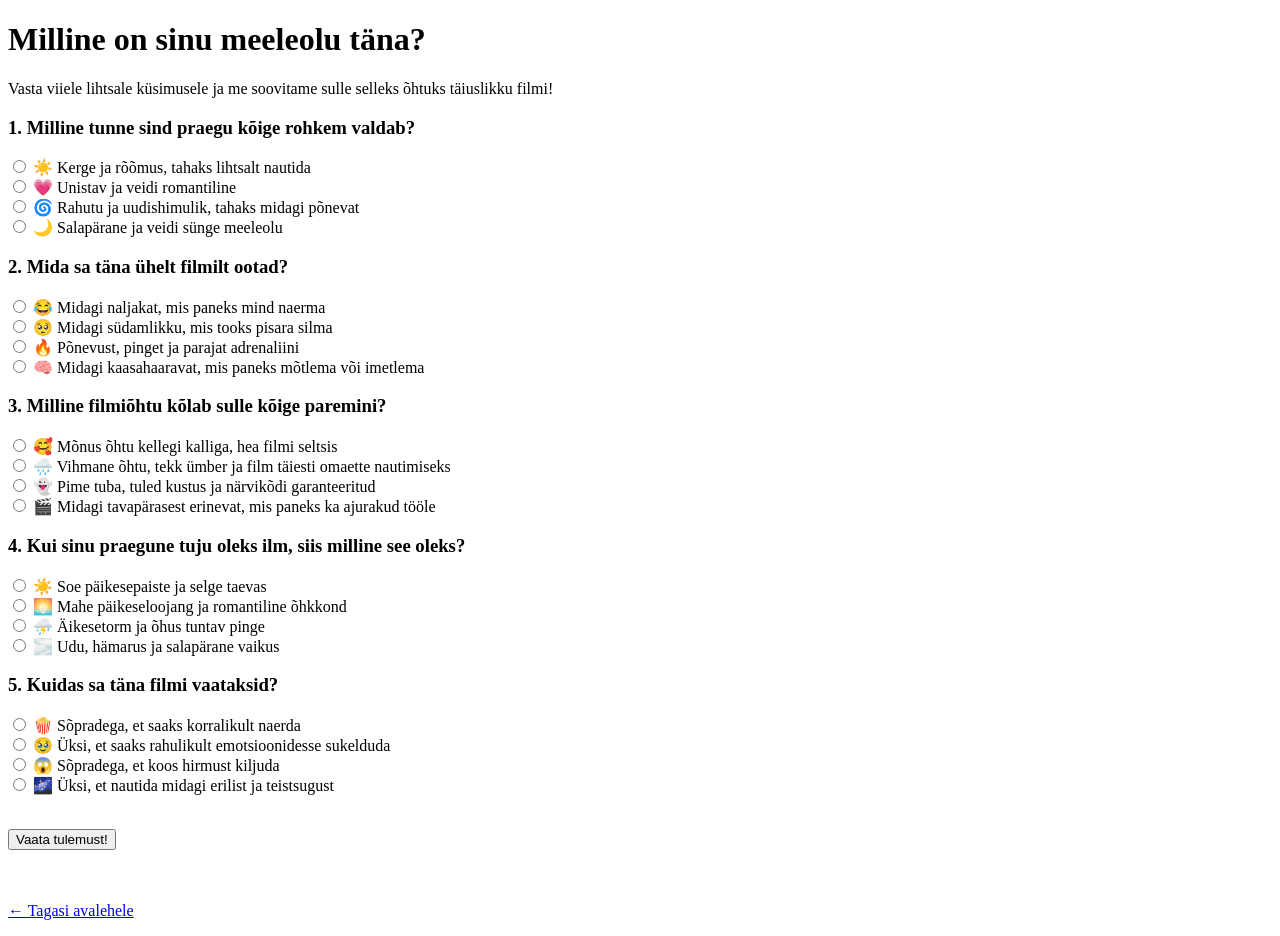
==== kysitlus.html @ fdf91d76 "Lisasin HTML baasfailid" ====
<!DOCTYPE html>
<html lang="et">
<head>
    <meta charset="UTF-8">
    <meta name="viewport" content="width=device-width, initial-scale=1.0">
    <title>Filmimaailm - Meeleolu Küsitlus</title>
</head>
<body>

    <h1>Milline on sinu meeleolu täna?</h1>
    <p>Vasta viiele lihtsale küsimusele ja me soovitame sulle selleks õhtuks täiuslikku filmi!</p>

    <form id="filmiklusitlus">

        <!-- 1. KÜSIMUS -->
        <h3>1. Milline tunne sind praegu kõige rohkem valdab?</h3>
        <p>
            <label><input type="radio" name="q1" value="F,C"> ☀️ Kerge ja rõõmus, tahaks lihtsalt nautida</label><br>
            <label><input type="radio" name="q1" value="R,S"> 💗 Unistav ja veidi romantiline</label><br>
            <label><input type="radio" name="q1" value="M,T"> 🌀 Rahutu ja uudishimulik, tahaks midagi põnevat</label><br>
            <label><input type="radio" name="q1" value="H,A"> 🌙 Salapärane ja veidi sünge meeleolu</label>
        </p>

        <!-- 2. KÜSIMUS -->
        <h3>2. Mida sa täna ühelt filmilt ootad?</h3>
        <p>
            <label><input type="radio" name="q2" value="C,F"> 😂 Midagi naljakat, mis paneks mind naerma</label><br>
            <label><input type="radio" name="q2" value="S,R"> 🥺 Midagi südamlikku, mis tooks pisara silma</label><br>
            <label><input type="radio" name="q2" value="T,H"> 🔥 Põnevust, pinget ja parajat adrenaliini</label><br>
            <label><input type="radio" name="q2" value="M,A"> 🧠 Midagi kaasahaaravat, mis paneks mõtlema või imetlema</label>
        </p>

        <!-- 3. KÜSIMUS -->
        <h3>3. Milline filmiõhtu kõlab sulle kõige paremini?</h3>
        <p>
            <label><input type="radio" name="q3" value="R,F"> 🥰 Mõnus õhtu kellegi kalliga, hea filmi seltsis</label><br>
            <label><input type="radio" name="q3" value="S,A"> 🌧️ Vihmane õhtu, tekk ümber ja film täiesti omaette nautimiseks</label><br>
            <label><input type="radio" name="q3" value="H,T"> 👻 Pime tuba, tuled kustus ja närvikõdi garanteeritud</label><br>
            <label><input type="radio" name="q3" value="M,A"> 🎬 Midagi tavapärasest erinevat, mis paneks ka ajurakud tööle</label>
        </p>

        <!-- 4. KÜSIMUS -->
        <h3>4. Kui sinu praegune tuju oleks ilm, siis milline see oleks?</h3>
        <p>
            <label><input type="radio" name="q4" value="F,C"> ☀️ Soe päikesepaiste ja selge taevas</label><br>
            <label><input type="radio" name="q4" value="R,A"> 🌅 Mahe päikeseloojang ja romantiline õhkkond</label><br>
            <label><input type="radio" name="q4" value="T,M"> ⛈️ Äikesetorm ja õhus tuntav pinge</label><br>
            <label><input type="radio" name="q4" value="H,S"> 🌫️ Udu, hämarus ja salapärane vaikus</label>
        </p>

        <!-- 5. KÜSIMUS -->
        <h3>5. Kuidas sa täna filmi vaataksid?</h3>
        <p>
            <label><input type="radio" name="q5" value="C,F"> 🍿 Sõpradega, et saaks korralikult naerda</label><br>
            <label><input type="radio" name="q5" value="S,R"> 🥹 Üksi, et saaks rahulikult emotsioonidesse sukelduda</label><br>
            <label><input type="radio" name="q5" value="H,T"> 😱 Sõpradega, et koos hirmust kiljuda</label><br>
            <label><input type="radio" name="q5" value="A,M"> 🌌 Üksi, et nautida midagi erilist ja teistsugust</label>
        </p>

        <br>
        <!-- Nupp tulemuse saamiseks -->
        <button type="button" onclick="alert('siit arvutab süsteem sinu vastuste põhjal tulemuse...')">Vaata tulemust!</button>
    </form>

    <br><br>
    <p><a href="index.html">← Tagasi avalehele</a></p>

</body>
</html>
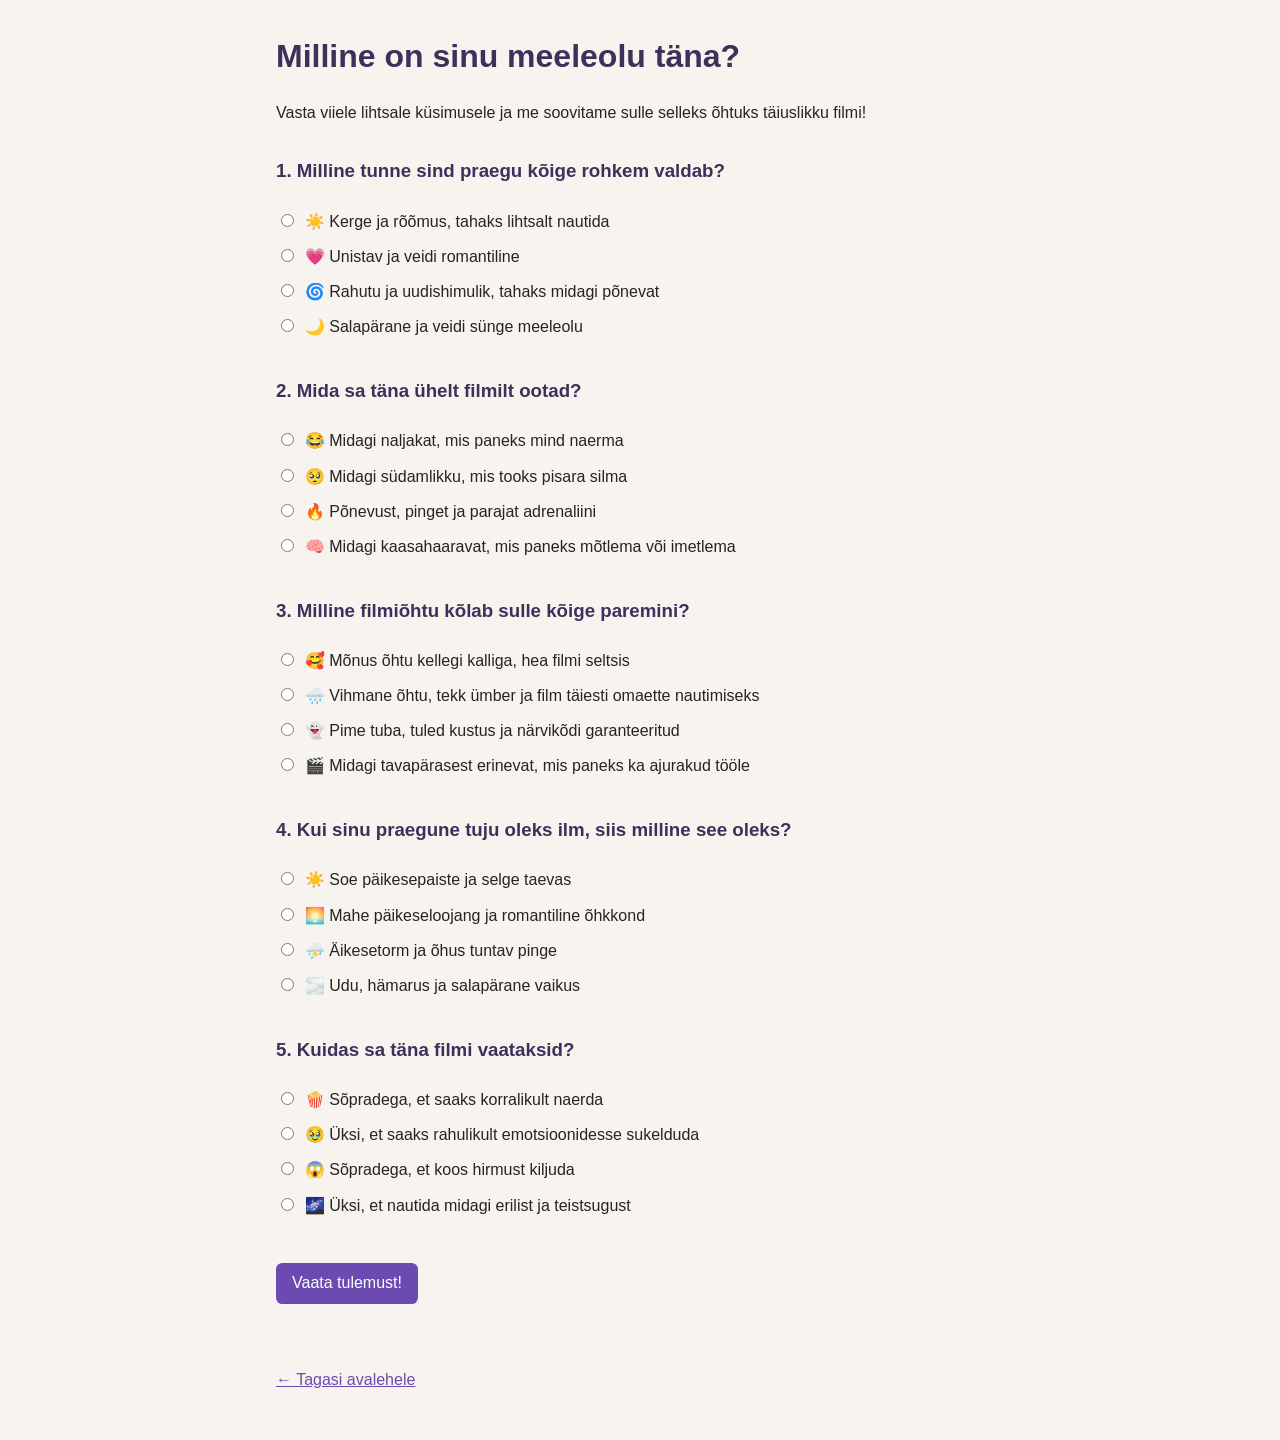
==== commit 828c127e: "Lisa stiil baasfailidele" ====
--- a/kysitlus.html
+++ b/kysitlus.html
@@ -4,6 +4,7 @@
     <meta charset="UTF-8">
     <meta name="viewport" content="width=device-width, initial-scale=1.0">
     <title>Filmimaailm - Meeleolu Küsitlus</title>
+    <link rel="stylesheet" href="style.css">
 </head>
 <body>
 
--- a/style.css
+++ b/style.css
@@ -0,0 +1,50 @@
+* {
+    box-sizing: border-box;
+}
+
+body {
+    max-width: 760px;
+    margin: 0 auto;
+    padding: 2rem 1rem;
+    color: #242424;
+    background: #f7f4ef;
+    font-family: Arial, sans-serif;
+    line-height: 1.5;
+}
+
+h1 {
+    margin-top: 0;
+    color: #3d315b;
+}
+
+h3 {
+    margin-top: 2rem;
+    color: #3d315b;
+}
+
+a {
+    color: #6b4bb1;
+}
+
+button {
+    padding: 0.7rem 1rem;
+    border: 0;
+    border-radius: 0.4rem;
+    color: #fff;
+    background: #6b4bb1;
+    font-size: 1rem;
+    cursor: pointer;
+}
+
+button:hover {
+    background: #563a91;
+}
+
+label {
+    display: inline-block;
+    margin: 0.35rem 0;
+}
+
+input {
+    margin-right: 0.4rem;
+}
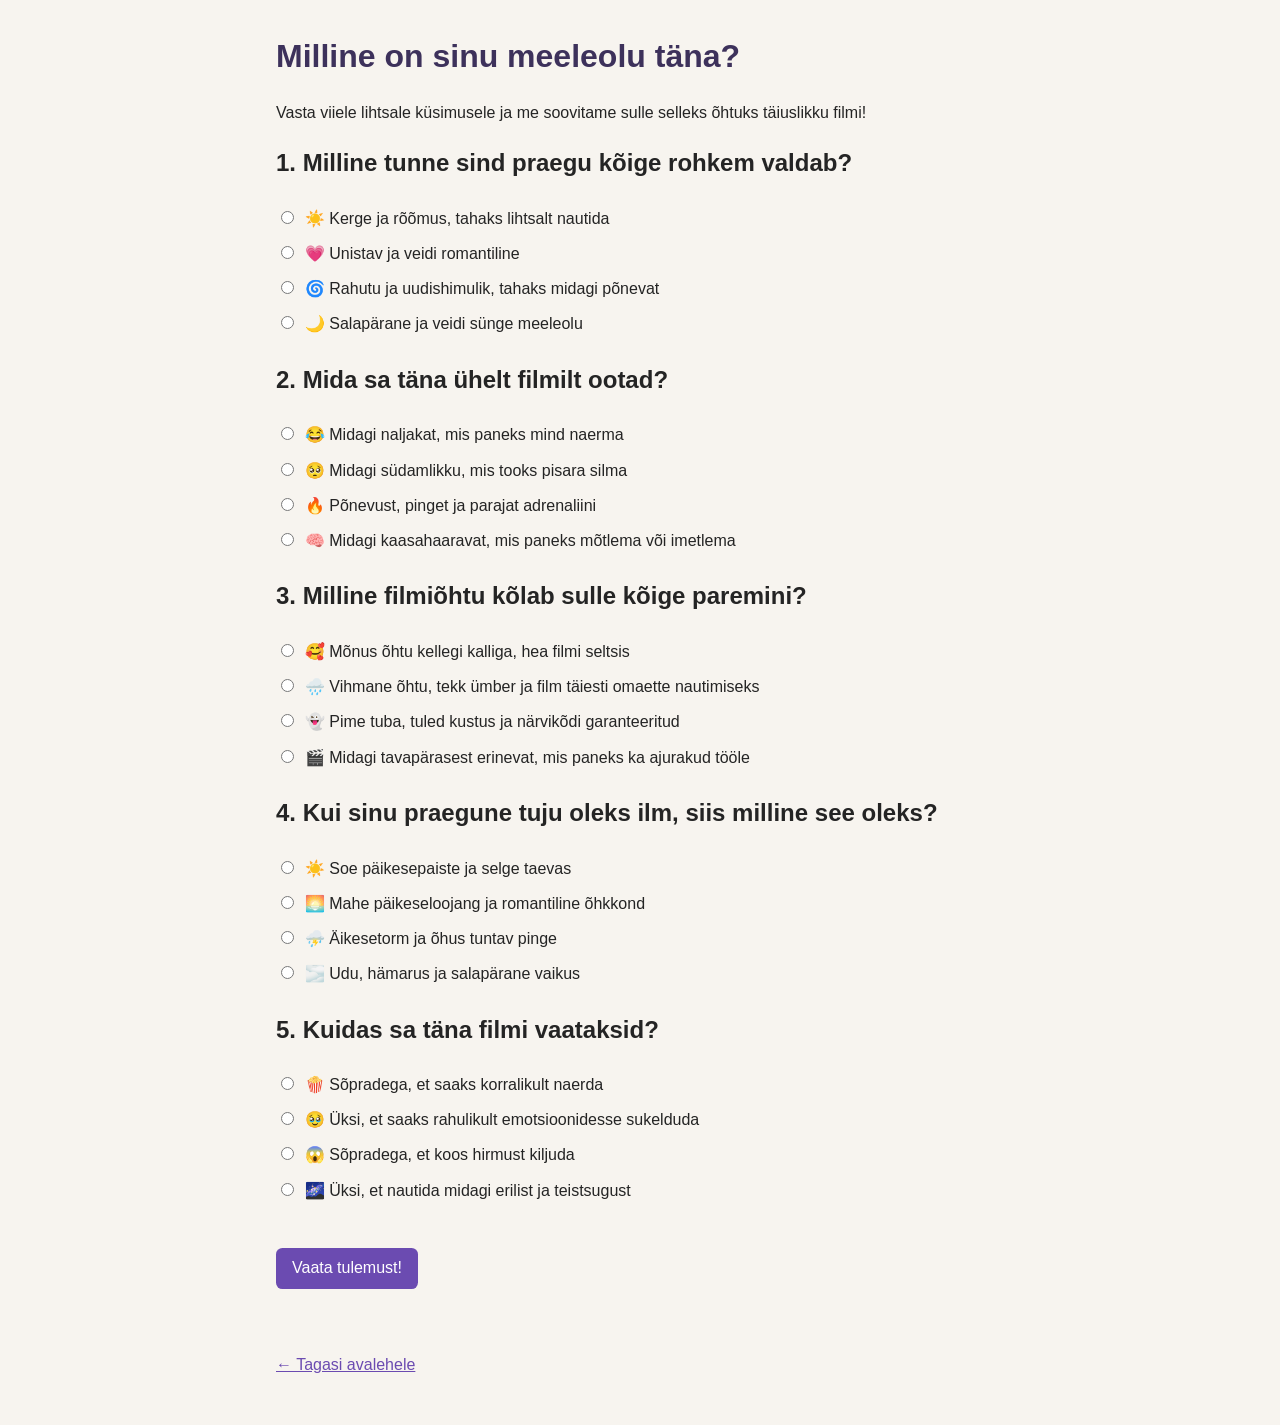
==== commit c5794ada: "muutsin h3 h2-e peale" ====
--- a/kysitlus.html
+++ b/kysitlus.html
@@ -14,7 +14,7 @@
     <form id="filmiklusitlus">
 
         <!-- 1. KÜSIMUS -->
-        <h3>1. Milline tunne sind praegu kõige rohkem valdab?</h3>
+        <h2>1. Milline tunne sind praegu kõige rohkem valdab?</h2>
         <p>
             <label><input type="radio" name="q1" value="F,C"> ☀️ Kerge ja rõõmus, tahaks lihtsalt nautida</label><br>
             <label><input type="radio" name="q1" value="R,S"> 💗 Unistav ja veidi romantiline</label><br>
@@ -23,7 +23,7 @@
         </p>
 
         <!-- 2. KÜSIMUS -->
-        <h3>2. Mida sa täna ühelt filmilt ootad?</h3>
+        <h2>2. Mida sa täna ühelt filmilt ootad?</h2>
         <p>
             <label><input type="radio" name="q2" value="C,F"> 😂 Midagi naljakat, mis paneks mind naerma</label><br>
             <label><input type="radio" name="q2" value="S,R"> 🥺 Midagi südamlikku, mis tooks pisara silma</label><br>
@@ -32,7 +32,7 @@
         </p>
 
         <!-- 3. KÜSIMUS -->
-        <h3>3. Milline filmiõhtu kõlab sulle kõige paremini?</h3>
+        <h2>3. Milline filmiõhtu kõlab sulle kõige paremini?</h2>
         <p>
             <label><input type="radio" name="q3" value="R,F"> 🥰 Mõnus õhtu kellegi kalliga, hea filmi seltsis</label><br>
             <label><input type="radio" name="q3" value="S,A"> 🌧️ Vihmane õhtu, tekk ümber ja film täiesti omaette nautimiseks</label><br>
@@ -41,7 +41,7 @@
         </p>
 
         <!-- 4. KÜSIMUS -->
-        <h3>4. Kui sinu praegune tuju oleks ilm, siis milline see oleks?</h3>
+        <h2>4. Kui sinu praegune tuju oleks ilm, siis milline see oleks?</h2>
         <p>
             <label><input type="radio" name="q4" value="F,C"> ☀️ Soe päikesepaiste ja selge taevas</label><br>
             <label><input type="radio" name="q4" value="R,A"> 🌅 Mahe päikeseloojang ja romantiline õhkkond</label><br>
@@ -50,7 +50,7 @@
         </p>
 
         <!-- 5. KÜSIMUS -->
-        <h3>5. Kuidas sa täna filmi vaataksid?</h3>
+        <h2>5. Kuidas sa täna filmi vaataksid?</h2>
         <p>
             <label><input type="radio" name="q5" value="C,F"> 🍿 Sõpradega, et saaks korralikult naerda</label><br>
             <label><input type="radio" name="q5" value="S,R"> 🥹 Üksi, et saaks rahulikult emotsioonidesse sukelduda</label><br>
@@ -67,4 +67,4 @@
     <p><a href="index.html">← Tagasi avalehele</a></p>
 
 </body>
-</html>+</html>
